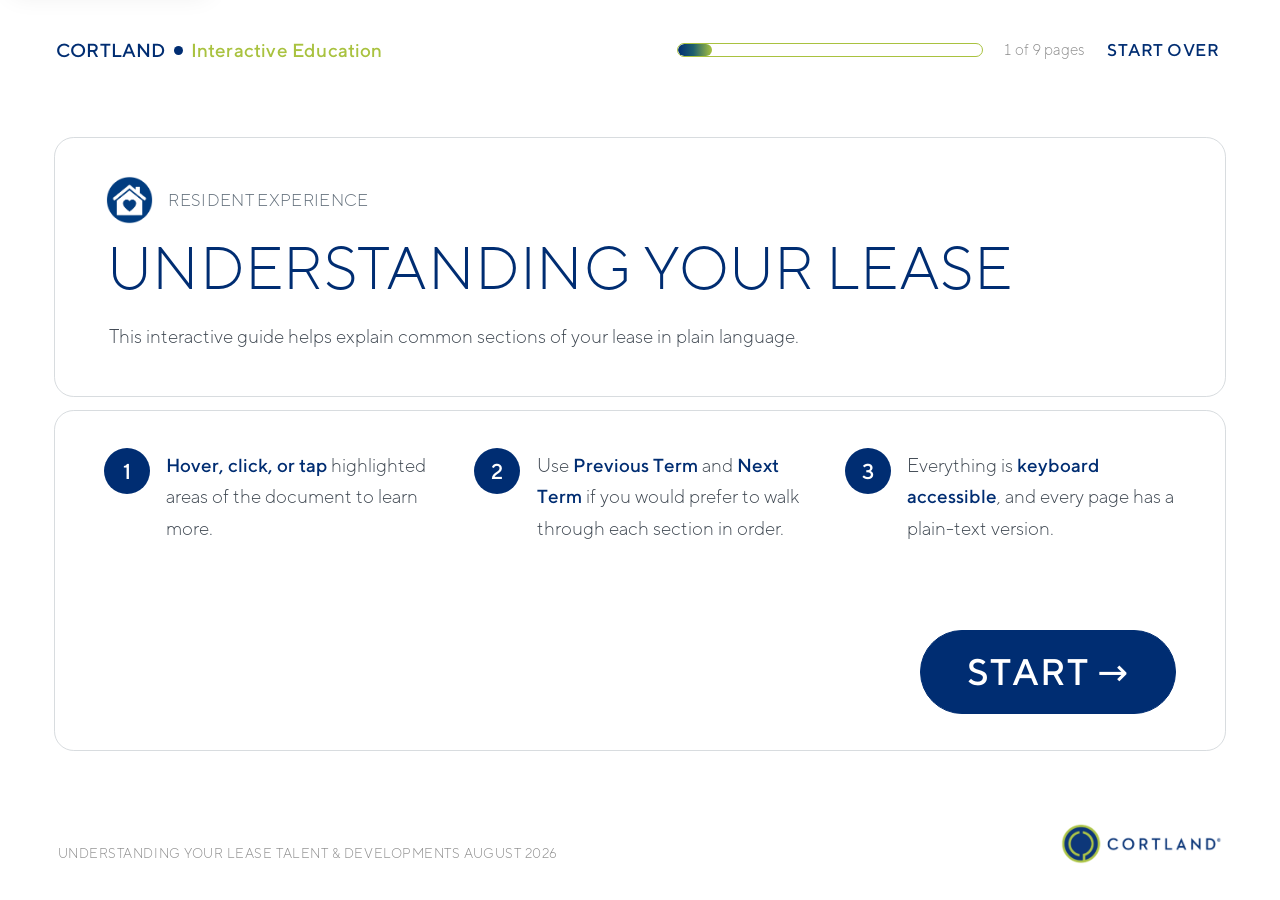
==== index.html @ d2cd4565 "Add files via upload" ====
<!DOCTYPE html>
<html lang="en">
<head>
<meta charset="utf-8">
<meta name="viewport" content="width=device-width, initial-scale=1">
<title>Understanding Your Lease — Interactive Guide</title>
<meta name="description" content="An interactive, plain-language walkthrough of a residential apartment lease. All identifying information shown is fictional.">
<meta name="robots" content="noindex, nofollow">
<link rel="icon" href="data:,">
<link rel="stylesheet" href="css/styles.css">
<link rel="preload" as="image" href="assets/lease-page-01-sanitized.webp">
</head>
<body>

<a class="skip-link" href="#main">Skip to main content</a>

<div class="app">

  <header class="masthead">
    <div class="wordmark">CORTLAND <b aria-hidden="true"></b> <span>Interactive Education</span></div>
    <div class="spacer"></div>
    <div class="progress-chip" id="progressChip" hidden>
      <span class="progress-track"><span class="progress-fill" id="progressFill"></span></span>
      <span id="progressText">1 of 9 pages</span>
    </div>
    <button class="btn btn--ghost btn--sm" id="introBtn" type="button">Start over</button>
  </header>

  <main id="main">

    <!-- ═══════════════════════════════════ INTRO ═══════════════════════════ -->
    <section class="screen intro" id="intro" aria-labelledby="intro-h">
      <div class="intro__head sheet">
        <p class="intro__eyebrow">
          <span class="intro__badge" aria-hidden="true">
            <img src="assets/resident-experience-icon.png" alt="">
          </span>
          Resident Experience
        </p>
        <h1 id="intro-h" tabindex="-1">Understanding Your Lease</h1>
        <p class="intro__lede">
          This interactive guide helps explain common sections of your lease in plain language.
        </p>
      </div>

      <div class="intro__steps sheet">
        <div class="intro__how">
          <div class="how">
            <span class="how__n" aria-hidden="true">1</span>
            <p><strong>Hover, click, or tap</strong> highlighted areas of the document to learn more.</p>
          </div>
          <div class="how">
            <span class="how__n" aria-hidden="true">2</span>
            <p>Use <strong>Previous Term</strong> and <strong>Next Term</strong> if you would prefer
               to walk through each section in order.</p>
          </div>
          <div class="how">
            <span class="how__n" aria-hidden="true">3</span>
            <p>Everything is <strong>keyboard accessible</strong>, and every page has a
               plain-text version.</p>
          </div>
        </div>

        <div class="intro__cta">
          <button class="btn btn--primary" id="startBtn" type="button">START →</button>
        </div>
      </div>
    </section>

    <!-- ═══════════════════════════════ LEASE SCREEN ════════════════════════ -->
    <section class="screen" id="leaseScreen" aria-labelledby="pageHeading" hidden>

      <div class="pagehead sheet">
        <div class="pagehead__titles">
          <p class="pagehead__cat" id="pageCat"></p>
          <h2 id="pageHeading" tabindex="-1"></h2>
          <p class="pagehead__meta" id="pageMeta"></p>
        </div>
        <div class="spacer"></div>
        <div class="pagehead__tools">
          <button class="btn btn--sm" id="textBtn" type="button">
            <span class="ico" aria-hidden="true">☰</span> Read this page as text
          </button>
          <div class="sections">
            <button class="btn btn--sm" id="sectionsBtn" type="button"
                    aria-expanded="false" aria-haspopup="true" aria-controls="sectionsList">
              Lease Sections ▾
            </button>
            <ul class="sections__list" id="sectionsList" aria-label="Lease sections" hidden></ul>
          </div>
        </div>
      </div>

      <div class="leasebody sheet">
      <div class="work">

        <!-- ─────────────── document viewer ─────────────── -->
        <div class="docpane">
          <div class="viewer" id="viewer">
            <div class="doc" id="doc">
              <img class="doc__img" id="docImg" alt="" draggable="false" decoding="async">
              <div class="hs-layer" id="hsLayer" role="group"></div>
            </div>
          </div>

          <div class="doctools">
            <div class="guided" role="group" aria-label="Guided walkthrough">
              <button class="btn btn--sm" id="prevTerm" type="button">← Previous Term</button>
              <span class="guided__count" id="termCount" aria-live="off"></span>
              <button class="btn btn--sm" id="nextTerm" type="button">Next Term →</button>
            </div>
            <button class="btn btn--sm" id="fullPageBtn" type="button">View Full Page</button>
            <div class="spacer"></div>
            <span class="zoomstate" id="zoomState" aria-hidden="true">Full page</span>
          </div>

        </div>

        <!-- ─────────────── explanation panel ─────────────── -->
        <aside class="panel" id="panel" aria-labelledby="panel-heading">
          <h2 class="sr-only" id="panel-heading">Explanation</h2>
          <p class="sr-only" id="panelTitle" aria-hidden="true"></p>
          <div id="panelBody" aria-live="polite"></div>
          <p class="sr-only" id="panel-live">
            Selecting a provision updates the explanation panel beside the document.
          </p>
        </aside>

          <nav class="pagenav" aria-label="Lease page navigation">
            <span class="pagenav__count" id="pageCount"></span>
            <div class="pagenav__pill pagenav__pill--terms">
              <button class="btn" id="prevTermPill" type="button">← Last Term</button>
              <button class="btn" id="nextTermPill" type="button">Next Term →</button>
            </div>
            <div class="pagenav__pill">
              <button class="btn" id="prevPage" type="button">← Previous Page</button>
              <img class="pagenav__mark" src="assets/resident-experience-icon-green.png" alt="">
              <button class="btn" id="nextPage" type="button">Next Page →</button>
            </div>
          </nav>


      </div>
      </div>
    </section>

    <!-- ══════════════════════════════════ SUMMARY ══════════════════════════ -->
    <section class="screen summary sheet" id="summary" aria-labelledby="summary-h" hidden>
      <div class="summary__head">
        <p class="intro__eyebrow">Wrap-up</p>
        <h1 id="summary-h" tabindex="-1">What to carry forward</h1>
        <p class="summary__lede">
          Everything below is drawn from the pages you just walked through. Nothing new has been
          added. If there is a difference between this summary and the lease, the lease controls.
        </p>
      </div>
      <div class="summary__grid" id="summaryGrid"></div>
      <div class="summary__cta">
        <button class="btn btn--primary" id="ktBtn" type="button">Key Terms to Know →</button>
        <button class="btn" id="reviewBtn" type="button">Review Lease Again</button>
      </div>
    </section>

    <!-- ═══════════════════════════════ KEY TERMS ═══════════════════════════ -->
    <section class="screen keyterms sheet" id="keyTerms" aria-labelledby="keyterms-h" hidden>
      <div class="summary__head">
        <p class="intro__eyebrow">Reference</p>
        <h1 id="keyterms-h" tabindex="-1">Key Terms to Know</h1>
        <p class="summary__lede">
          General lease vocabulary drawn from the source material, gathered in one place.
        </p>
      </div>
      <div class="keyterms__body"><div class="precard" id="keyTermsBody"></div></div>
      <div class="summary__cta">
        <button class="btn" id="ktBackBtn" type="button">← Back to summary</button>
        <button class="btn btn--primary" id="reviewBtn2" type="button">Finish →</button>
      </div>
    </section>

    <!-- ══════════════════════════════════ THANK YOU ════════════════════════ -->
    <section class="screen thanks" id="thanks" aria-labelledby="thanks-h" hidden>
      <div class="thanks__titlecard">
        <p class="thanks__eyebrow">Thank you for completing Understanding Your Lease!</p>
      </div>
      <div class="thanks__card">
        <img class="thanks__art" src="assets/thanks-associate.png" alt="">
        <div class="thanks__copy">
          <h1 id="thanks-h" tabindex="-1">THANK YOU</h1>
          <p>For your participation and engagement throughout</p>
          <p>this learning experience.</p>
          <p>We hope the content provided useful knowledge,</p>
          <p>practical tools, and new perspectives that will</p>
          <p>support your success.</p>
          <p>Your commitment to continuous learning is</p>
          <p>appreciated and makes a meaningful impact.</p>
        </div>
        <div class="thanks__nav">
          <div class="pagenav__pill">
            <button class="btn" id="thanksBack" type="button">← Previous</button>
            <img class="pagenav__mark" src="assets/resident-experience-icon-green.png" alt="">
            <button class="btn" id="thanksHome" type="button">Home →</button>
          </div>
        </div>
      </div>
    </section>

  </main>

  <footer class="pagefoot">
    <p class="pagefoot__caption">Understanding Your Lease Talent &amp; Developments August 2026</p>
    <img class="pagefoot__mark" src="assets/cortland-logo.png" alt="Cortland">
  </footer>
</div>

<!-- text alternative -->
<dialog class="textdlg" id="textDlg" aria-labelledby="textDlgTitle">
  <div class="textdlg__head">
    <h2 id="textDlgTitle"></h2>
    <div class="spacer"></div>
    <form method="dialog"><button class="btn btn--sm" type="submit">Close</button></form>
  </div>
  <div class="textdlg__body"><pre id="textDlgBody"></pre></div>
</dialog>

<div class="sr-only" id="announcer" role="status" aria-live="polite"></div>

<script type="module" src="js/app.js"></script>
</body>
</html>
---- css/styles.css ----
/* ===========================================================================
   Interactive Residential Lease Explainer
   The lease page is the dominant visual. Everything here stays quiet.
   =========================================================================== */

@font-face{font-family:"TT Norms";src:url("../assets/fonts/TTNorms-Light.otf") format("opentype");font-weight:300;font-style:normal;font-display:swap}
@font-face{font-family:"TT Norms";src:url("../assets/fonts/TTNorms-Medium.otf") format("opentype");font-weight:500;font-style:normal;font-display:swap}

:root {
  --ink:            #191c1f;
  --ink-2:          #3d4650;
  --ink-3:          #64707c;
  --line:           #dfe3e7;
  --line-2:         #eceef1;
  --paper:          #ffffff;
  --shell:          #f4f5f7;
  --panel:          #ffffff;

  --accent:         #17566d;   /* deep teal — selection / active */
  --accent-ink:     #0e3c4d;
  --accent-soft:    #eef4f7;
  --tint:           rgba(23, 86, 109, 0.11);   /* <= 12% alpha, multiply */
  --tint-hover:     rgba(23, 86, 109, 0.075);

  --focus:          #9a3412;   /* distinct from selection, 5.9:1 on white */
  --flag:           #8a5300;
  --flag-soft:      #fdf6e8;

  --radius:         10.8px;
  --radius-sm:      7.2px;
  --shadow-1:       0 1px 2px rgba(16,24,32,.05), 0 2px 7.2px rgba(16,24,32,.045);
  --shadow-2:       0 2px 3.6px rgba(16,24,32,.06), 0 9px 25.2px rgba(16,24,32,.075);

  --ease:           cubic-bezier(0.4, 0, 0.2, 1);
  --dur:            280ms;

  --ui: ui-sans-serif, system-ui, -apple-system, "Segoe UI", Inter, Roboto,
        "Helvetica Neue", Arial, sans-serif;
  --doc: ui-serif, Georgia, "Times New Roman", serif;
}

* { box-sizing: border-box; }

html { -webkit-text-size-adjust: 100%; }

body {
  margin: 0;
  font-family: var(--ui);
  font-size: 14.4px;
  line-height: 1.55;
  color: var(--ink);
  background: linear-gradient(180deg, #0a2a5e 0%, #164a72 26%, #3d7a63 56%, #8bb246 80%, #a9c23f 100%);
  background-attachment: fixed;
  -webkit-font-smoothing: antialiased;
}

h1, h2, h3, h4 { margin: 0; font-weight: 620; letter-spacing: -0.011em; line-height: 1.25; }
p { margin: 0; }
button { font: inherit; color: inherit; }

.sr-only {
  position: absolute; width: 1px; height: 1px; padding: 0; margin: -1px;
  overflow: hidden; clip: rect(0 0 0 0); white-space: nowrap; border: 0;
}

.skip-link {
  position: absolute; left: 10.8px; top: -54px; z-index: 100;
  background: var(--paper); color: var(--ink);
  padding: 9px 14.4px; border-radius: var(--radius-sm);
  box-shadow: var(--shadow-2); text-decoration: none; font-weight: 600;
  transition: top 160ms var(--ease);
}
.skip-link:focus { top: 10.8px; }

/* --- focus ------------------------------------------------------------- */
:focus-visible {
  outline: 3px solid var(--focus);
  outline-offset: 2px;
  border-radius: 3.6px;
}

/* ===========================================================================
   Shell
   =========================================================================== */
.app {
  max-width: 1512px; margin: 0 auto; min-height: 100vh;
  background: #fff; padding: 0 54px 30.6px;
  display: flex; flex-direction: column;
}
.app > main { flex: 1 1 auto; }

.masthead {
  display: flex; align-items: center; gap: 18px; flex-wrap: wrap;
  padding: 30.6px 2px 27px;
  font-family: "TT Norms", Poppins, system-ui, sans-serif;
}
.masthead .wordmark {
  display: flex; align-items: center; gap: 8.1px;
  font-size: 18.9px; font-weight: 500; letter-spacing: .01em; color: #002D72;
}
.masthead .wordmark b {
  width: 9px; height: 9px; border-radius: 50%; background: #002D72;
}
.masthead .wordmark span { color: #A9C23F; font-weight: 400; }
#introBtn {
  font-family: "TT Norms", Poppins, system-ui, sans-serif;
  font-size: 17.1px; font-weight: 500; letter-spacing: .03em;
  text-transform: uppercase; color: #002D72; padding: 5.4px 3.6px;
}
#introBtn:hover:not(:disabled) { background: transparent; color: #001f52; }
.masthead .spacer { flex: 1 1 auto; }

.progress-chip {
  display: inline-flex; align-items: center; gap: 19.8px;
  font-family: "TT Norms", Poppins, system-ui, sans-serif;
  font-size: 15.3px; font-weight: 300; color: #8a8a8a; font-variant-numeric: tabular-nums;
}
.progress-track {
  width: 306px; height: 13.5px; border-radius: 999px; background: #fff;
  border: 1.5px solid #A9C23F; overflow: hidden;
}
.progress-fill {
  display: block; height: 100%; border-radius: 999px;
  background: linear-gradient(90deg, #002D72 0%, #1d5f6e 45%, #A9C23F 100%);
  transition: width var(--dur) var(--ease);
}

/* ===========================================================================
   Buttons
   =========================================================================== */
.btn {
  display: inline-flex; align-items: center; justify-content: center; gap: 6.3px;
  min-height: 36px; padding: 7.2px 13.5px;
  background: var(--paper); color: var(--ink);
  border: 1px solid var(--line); border-radius: var(--radius-sm);
  font-size: 12.6px; font-weight: 560; cursor: pointer;
  transition: background 140ms var(--ease), border-color 140ms var(--ease),
              color 140ms var(--ease);
}
.btn:hover:not(:disabled) { background: #fafbfc; border-color: #cfd6dc; }
.btn:disabled { opacity: .42; cursor: not-allowed; }
.btn--primary {
  background: #002D72; border-color: #002D72; color: #fff;
}
.btn--primary:hover:not(:disabled) { background: #001f52; border-color: #001f52; }
.btn--ghost { background: transparent; border-color: transparent; color: var(--ink-2); }
.btn--ghost:hover:not(:disabled) { background: #eceef1; color: var(--ink); }
.btn--sm { min-height: 30.6px; padding: 4.5px 9.9px; font-size: 11.7px; }
.btn .ico { font-size: 13.5px; line-height: 1; }

/* ===========================================================================
   Screens
   =========================================================================== */
.screen[hidden] { display: none !important; }

/* ---------- intro / summary shared card look ---------- */
.sheet {
  background: var(--panel); border: 1px solid var(--line);
  border-radius: var(--radius); box-shadow: var(--shadow-1);
}

.intro { margin: 40px 0 0; }
.intro__head, .intro__steps {
  border: 1px solid #d8dcdf; border-radius: 19.8px; box-shadow: none;
  font-family: "TT Norms", Poppins, system-ui, sans-serif;
}
.intro__head { padding: 36px 48.6px 41.4px; }
.intro__steps { margin-top: 12.6px; padding: 39.6px 48.6px 36px; }
.intro__eyebrow {
  display: flex; align-items: center; gap: 12.6px;
  font-size: 17.1px; font-weight: 300; letter-spacing: .02em; text-transform: uppercase;
  color: var(--ink-3); margin-bottom: 9px;
}
.intro__badge {
  flex: 0 0 auto; width: 52px; height: 52px; border-radius: 50%;
  background: transparent; display: grid; place-items: center;
}
.intro__badge img { width: 47.6px; height: 47.6px; object-fit: contain; }
.intro h1 {
  font-size: clamp(36px, 4.7vw, 66.6px); letter-spacing: .005em;
  color: #002D72; font-weight: 300; text-transform: uppercase; line-height: 1.05;
  margin-left: 3.6px;
}
.intro__lede {
  margin: 19.8px 0 0 5.4px; font-size: 18.9px; line-height: 1.95; color: #3d4650;
  font-weight: 300; max-width: 100ch;
}
.intro__how {
  display: grid; gap: 39.6px; grid-template-columns: repeat(auto-fit, minmax(252px, 1fr));
}
.how { display: flex; gap: 16.2px; align-items: flex-start; }
.how__n {
  flex: 0 0 auto; width: 46px; height: 46px; border-radius: 50%;
  background: #002D72; color: #fff;
  font-size: 21.6px; font-weight: 500; display: grid; place-items: center;
  margin-top: -2px;
}
.how p { font-size: 18.9px; color: #3d4650; line-height: 1.65; font-weight: 300; }
.how strong { color: #002D72; font-weight: 500; }

.notices { padding: 0 39.6px 30.6px; display: grid; gap: 10.8px; }
.notice {
  display: flex; gap: 11.7px; align-items: flex-start;
  padding: 13.5px 15.3px; border-radius: var(--radius-sm);
  font-size: 12.6px; line-height: 1.55;
  border: 1px solid var(--line); background: #fbfcfd; color: var(--ink-2);
}
.notice__label {
  flex: 0 0 auto; font-size: 9.9px; font-weight: 700; letter-spacing: .07em;
  text-transform: uppercase; color: var(--ink-3); padding-top: 2px; width: 66.6px;
}
.notice--privacy { background: var(--accent-soft); border-color: #d3e2e9; }
.notice--privacy .notice__label { color: var(--accent-ink); }
.notice strong { color: var(--ink); font-weight: 620; }

.precards {
  padding: 0 39.6px 27px; display: grid; gap: 18px;
  grid-template-columns: repeat(auto-fit, minmax(288px, 1fr));
}
.precard { border: 1px solid var(--line); border-radius: var(--radius); padding: 19.8px 19.8px 18px; }
.precard h2 { font-size: 14.4px; }
.precard__note { margin-top: 7.2px; font-size: 11.7px; color: var(--ink-3); line-height: 1.5; }
.precard ol, .precard ul { margin: 14.4px 0 0; padding: 0; list-style: none; display: grid; gap: 9.9px; }
.precard li { font-size: 12.6px; line-height: 1.5; color: var(--ink-2); }
.precard li b { color: var(--ink); font-weight: 620; display: block; }
.precard--num { counter-reset: c; }
.precard--num li { counter-increment: c; display: grid; grid-template-columns: 23.4px 1fr; gap: 3.6px; }
.precard--num li b::before {
  content: counter(c) ". "; color: var(--ink-3); font-weight: 600;
}
.precard--num li b { grid-column: 1 / -1; }
.precard--num li span { grid-column: 1 / -1; }

.intro__cta { margin-top: 86.4px; display: flex; gap: 10.8px; flex-wrap: wrap; align-items: center; justify-content: flex-end; }
.btn--pill {
  border-radius: 999px; min-height: 59.4px; padding: 10.8px 36px;
  font-family: "TT Norms", Poppins, system-ui, sans-serif;
  font-size: 28.8px; font-weight: 400; letter-spacing: .03em; gap: 14.4px;
}
#startBtn.btn--primary {
  background: #002D72; border-color: #002D72;
  border-radius: 999px; min-height: 76px; padding: 12px 46px;
  font-family: "TT Norms", Poppins, system-ui, sans-serif;
  font-size: 37px; font-weight: 400; letter-spacing: .03em; gap: 16px;
}
#startBtn.btn--primary:hover:not(:disabled) { background: #001f52; border-color: #001f52; }

.pagefoot {
  display: flex; align-items: flex-end; gap: 18px;
  padding: 30.6px 3.6px 5.4px;
}
.pagefoot__caption {
  flex: 1 1 auto;
  font-family: "TT Norms", Poppins, system-ui, sans-serif;
  font-size: 13.5px; letter-spacing: .04em; text-transform: uppercase;
  color: #8a8a8a; font-weight: 300;
}
.pagefoot__mark { height: 41.4px; width: auto; opacity: .95; }

/* ===========================================================================
   Lease screen — page orientation strip
   =========================================================================== */
.pagehead {
  display: flex; align-items: flex-end; gap: 16.2px; flex-wrap: wrap;
  border: 1px solid #d8dcdf; border-radius: 20px; box-shadow: none;
  padding: 20px 34px 22px;
  font-family: "TT Norms", Poppins, system-ui, sans-serif;
}
.pagehead__titles { min-width: 0; }
.pagehead__cat {
  font-size: 17px; font-weight: 300; letter-spacing: .02em; text-transform: uppercase;
  color: #8a8a8a; margin-bottom: 2px;
}
.pagehead h2 {
  font-size: clamp(23px, 2.5vw, 36px); letter-spacing: .005em; color: #002D72;
  font-weight: 300; text-transform: uppercase; line-height: 1.08;
}
.pagehead__meta { font-size: 13px; color: #8a8a8a; margin-top: 5px; font-weight: 300; font-variant-numeric: tabular-nums; }
.pagehead .spacer { flex: 1 1 auto; }
.pagehead__tools { display: flex; gap: 8.1px; align-items: center; flex-wrap: wrap; }

.leasebody {
  margin-top: 12px; padding: 22px 24px 20px;
  border: 1px solid #d8dcdf; border-radius: 20px; box-shadow: none;
}

/* sections menu */
.sections { position: relative; }
#sectionsBtn, #textBtn { color: #002D72; }
.sections__list {
  position: absolute; right: 0; top: calc(100% + 5.4px); z-index: 40;
  width: 297px; max-height: 60vh; overflow: auto;
  background: var(--paper); border: 1px solid var(--line);
  border-radius: var(--radius); box-shadow: var(--shadow-2);
  padding: 6.3px; margin: 0; list-style: none;
}
.sections__list[hidden] { display: none; }
.sections__item { display: block; }
.sections__btn {
  width: 100%; text-align: left; display: grid; grid-template-columns: 27px 1fr;
  gap: 3.6px 9px; align-items: baseline;
  background: none; border: 0; border-radius: var(--radius-sm);
  padding: 8.1px 9.9px; cursor: pointer;
}
.sections__btn:hover { background: rgba(0, 146, 189, 0.10); }
.sections__btn[aria-current="true"] { background: rgba(0, 146, 189, 0.16); }
.sections__n { font-size: 10.8px; font-weight: 700; color: #002D72; font-variant-numeric: tabular-nums; }
.sections__btn[aria-current="true"] .sections__n { color: #002D72; }
.sections__cat { font-size: 9.45px; font-weight: 700; letter-spacing: .09em; text-transform: uppercase; color: var(--ink-3); grid-column: 2; }
.sections__title { font-size: 12.6px; font-weight: 560; grid-column: 2; line-height: 1.35; color: #002D72; }
.sections__count { grid-column: 2; font-size: 10.8px; color: var(--ink-3); }

/* ===========================================================================
   Two-pane workspace  (65% document / 35% explanation)
   =========================================================================== */
.work {
  display: grid;
  grid-template-columns: minmax(0, 1fr) minmax(260px, 30%);
  gap: 20px;
  align-items: stretch;
  position: relative;
}

/* ---------- document viewer ---------- */
.docpane { display: grid; gap: 10.8px; min-width: 0; grid-column: 1; align-content: start; }

.viewer {
  position: relative;
  background: #e7e8ea;
  border: 0;
  border-radius: 16px;
  box-shadow: none;
  overflow: hidden;
  /* a document workspace: the sheet is centred on it and always fits whole */
  height: min(calc(100vh - 192.6px), 1062px);
  min-height: 396px;
  display: grid;
  place-items: center;
  touch-action: pan-y;
}

/* the fitted page box: the whole page always fits, aspect locked to the source */
.doc {
  /* exact fitted size is set by app.js fitDoc(); these are the pre-script values */
  position: relative;
  aspect-ratio: 1700 / 2800;
  height: 100%;
  width: auto;
  max-width: 100%;
  max-height: 100%;
  transform-origin: 0 0;
  transition: transform var(--dur) var(--ease);
  will-change: transform;
  background: #fff;
  box-shadow: 0 0 0 1px rgba(16,24,32,.07), 0 1px 10.8px rgba(16,24,32,.10);
}
.doc__img {
  position: absolute; inset: 0;
  display: block; width: 100%; height: 100%;
  object-fit: fill;
  user-select: none; -webkit-user-drag: none;
}

/* ---------- hotspots ---------- */
.hs-layer { position: absolute; inset: 0; }

.hs {
  position: absolute;
  margin: 0; padding: 0;
  background: transparent;
  border: 0;
  border-bottom: 1px solid rgba(23, 86, 109, 0.30);   /* at rest: hairline */
  border-radius: 2px;
  cursor: pointer;
  -webkit-tap-highlight-color: transparent;
  transition: background-color 160ms var(--ease), border-color 160ms var(--ease),
              opacity 160ms var(--ease), box-shadow 160ms var(--ease);
}
.hs__tint {
  position: absolute; inset: 0; border-radius: 2px;
  background: transparent;
  mix-blend-mode: multiply;
  pointer-events: none;
  transition: background-color 160ms var(--ease);
}
/* left edge marker — a shape cue, not a colour cue */
.hs__edge {
  position: absolute; left: -1px; top: 0; bottom: 0; width: 0;
  background: #0092BD; border-radius: 2px;
  pointer-events: none;
  transition: width 160ms var(--ease);
}

.hs:hover, .hs.is-preview { border-bottom-color: #0092BD; }
.hs:hover .hs__tint, .hs.is-preview .hs__tint { background: rgba(0, 146, 189, 0.085); }

.hs.is-active {
  border-bottom-color: #0092BD;
  box-shadow: 0 0 0 2px #0092BD;
}
.hs.is-active .hs__tint { background: rgba(0, 146, 189, 0.13); }
.hs.is-active .hs__edge { width: 3.6px; }

.hs:focus-visible { box-shadow: 0 0 0 2px #0092BD; }

/* de-emphasise unrelated hotspot indicators — never a scrim over the page */
.hs-layer.is-narrowed .hs:not(.is-active):not(.is-preview):not(:hover) { opacity: .4; }

/* extra hit height on touch devices, without changing the drawn rect */
@media (pointer: coarse) {
  .hs::after {
    content: ""; position: absolute; left: 0; right: 0;
    top: 50%; transform: translateY(-50%);
    height: 100%; min-height: 39.6px;
  }
}

/* ---------- document toolbar ---------- */
.doctools {
  display: none;
}
.doctools .spacer { flex: 1 1 auto; }
.zoomstate {
  font-size: 11.25px; color: var(--ink-3); font-variant-numeric: tabular-nums;
  padding: 0 2px;
}

.guided {
  display: flex; align-items: center; gap: 3.6px;
  background: var(--paper); border: 1px solid var(--line);
  border-radius: var(--radius-sm); padding: 3px;
}
.guided__count {
  font-size: 11.7px; font-weight: 560; color: var(--ink-2);
  padding: 0 9px; font-variant-numeric: tabular-nums; white-space: nowrap;
}
.guided .btn { border: 0; background: none; min-height: 28.8px; padding: 3.6px 9px; }
.guided .btn:hover:not(:disabled) { background: #eceef1; }

/* ---------- page navigation ---------- */
.pagenav {
  grid-column: 1 / -1; position: relative;
  display: flex; flex-direction: column; align-items: flex-end; gap: 8px;
  padding-top: 62px;
}
.pagenav__pill--terms {
  position: absolute; left: calc(35% - 10px); transform: translateX(-50%);
  top: 8px;
}
.pagenav .spacer { display: none; }
.pagenav__count {
  position: absolute; left: 0; bottom: 16px; width: calc(70% - 20px); text-align: center;
  font-family: "TT Norms", Poppins, system-ui, sans-serif;
  font-size: 15px; color: #8a8a8a; font-weight: 300; font-variant-numeric: tabular-nums;
}
.pagenav__pill {
  display: flex; align-items: center; gap: 6px;
  background: #002D72; border-radius: 999px; padding: 5px 10px;
}
.pagenav__pill .btn {
  background: transparent; border: 0; color: #fff;
  font-family: "TT Norms", Poppins, system-ui, sans-serif;
  font-size: 19px; font-weight: 300; letter-spacing: .01em;
  min-height: 40px; padding: 4px 16px; border-radius: 999px;
}
.pagenav__pill .btn:hover:not(:disabled) { background: rgba(255,255,255,.14); color: #fff; }
.pagenav__pill .btn:disabled { opacity: .4; }
.pagenav__mark { width: 40px; height: 40px; flex: 0 0 auto; }

/* ===========================================================================
   Explanation panel  — always OUTSIDE the document
   =========================================================================== */
.panel {
  background: var(--panel); border: 1px solid #d8dcdf;
  border-radius: 16px; box-shadow: none;
  padding: 20px 22px 22px;
  position: static; grid-column: 2; align-self: stretch;
  width: auto; min-width: 0;
  max-height: min(calc(100vh - 192.6px), 1062px);
  overflow: auto;
  overscroll-behavior: contain;
  font-size: 12.15px;
  opacity: 1; transform: translateY(0);
  transition: opacity var(--dur) var(--ease), transform var(--dur) var(--ease);
}
.panel--idle { opacity: 0; transform: translateY(5.4px); pointer-events: none; }
.panel__kicker {
  font-size: 9.9px; font-weight: 700; letter-spacing: .1em; text-transform: uppercase;
  color: var(--ink-3);
}

/* resting state */
.panel__empty h3 { font-size: 15.3px; margin-top: 7.2px; letter-spacing: -0.014em; }
.panel__empty p { margin-top: 7.2px; font-size: 11.7px; color: var(--ink-2); line-height: 1.55; }
.panel__hintlist { margin: 12.6px 0 0; padding: 0; list-style: none; display: grid; gap: 7.2px; }
.panel__hintlist li {
  display: flex; gap: 8.1px; align-items: flex-start;
  font-size: 11.25px; color: var(--ink-2); line-height: 1.45;
}
.panel__hintlist .dot {
  flex: 0 0 auto; width: 6px; height: 6px; border-radius: 50%;
  background: #002D72; margin-top: 6.3px;
}

/* selected state */
.term__ref {
  display: inline-block; font-size: 10.35px; font-weight: 700; letter-spacing: .04em;
  color: #fff; background: #0092BD;
  padding: 3px 8.1px; border-radius: 999px; margin-bottom: 9px;
}
.term h3 { font-size: 15.3px; letter-spacing: -0.016em; line-height: 1.25; color: #002D72; }

.block { margin-top: 12.6px; }
.block__label {
  font-size: 9.9px; font-weight: 700; letter-spacing: .1em; text-transform: uppercase;
  color: #002D72; margin-bottom: 6.3px;
}
.block p { font-size: 13.05px; line-height: 1.62; color: var(--ink-2); }
.block p + p { margin-top: 8.1px; }

/* lease language — deliberately looks like the document, never like our copy */
.leaselang { margin-top: 16.2px; }
.leaselang__label {
  display: flex; align-items: center; gap: 6.3px;
  font-size: 9.9px; font-weight: 700; letter-spacing: .1em; text-transform: uppercase;
  color: #002D72; margin-bottom: 7.2px;
}
.leaselang__label .tag {
  font-size: 8.55px; font-weight: 700; letter-spacing: .06em;
  background: #002D72; color: #fff; padding: 2px 5.4px; border-radius: 3px;
  text-transform: uppercase;
}
.leaselang__body {
  margin: 0;
  font-family: var(--doc); font-size: 13.05px; line-height: 1.6; color: #2a2f34;
  background: rgba(0, 146, 189, 0.08); border: 1px solid #0092BD; border-left: 3px solid #0092BD;
  border-radius: 0 var(--radius-sm) var(--radius-sm) 0;
  padding: 11.7px 13.5px;
}
.leaselang__body.is-clamped {
  display: -webkit-box; -webkit-line-clamp: 5; -webkit-box-orient: vertical; overflow: hidden;
}
.leaselang__body b { font-weight: 700; }
.leaselang__toggle {
  margin-top: 6.3px; background: none; border: 0; padding: 3px 2px;
  font-size: 11.25px; font-weight: 620; color: #002D72;
  cursor: pointer; text-decoration: underline; text-underline-offset: 2px;
}

/* key term */
.keyterm {
  margin-top: 16.2px; padding: 13.5px 14.4px;
  background: #f7f9fa; border: 1px solid #0092BD; border-radius: var(--radius-sm);
}
.keyterm + .keyterm { margin-top: 9px; }
.keyterm__label {
  font-size: 9.9px; font-weight: 700; letter-spacing: .1em; text-transform: uppercase;
  color: #002D72; margin-bottom: 5.4px;
}
.keyterm dt { font-size: 13.05px; font-weight: 660; color: #002D72; }
.keyterm dd { margin: 3.6px 0 0; font-size: 12.6px; line-height: 1.58; color: #002D72; }

/* callouts */
.callout {
  margin-top: 16.2px; padding: 12.6px 14.4px;
  border-radius: var(--radius-sm); border: 1px solid #8FAD15; background: rgba(143, 173, 21, 0.10);
}
.callout__label {
  display: flex; align-items: center; gap: 6.3px;
  font-size: 9.9px; font-weight: 700; letter-spacing: .1em; text-transform: uppercase;
  color: #5c7009; margin-bottom: 5.4px;
}
.callout p { font-size: 12.6px; line-height: 1.58; color: #3b4a06; }

.reviewnote {
  margin-top: 16.2px; padding: 12.6px 14.4px;
  border-radius: var(--radius-sm); border: 1px dashed #c8ced4; background: #f8f9fa;
}
.reviewnote__label {
  display: flex; align-items: center; gap: 6.3px;
  font-size: 9.9px; font-weight: 700; letter-spacing: .1em; text-transform: uppercase;
  color: var(--ink-3); margin-bottom: 5.4px;
}
.reviewnote p { font-size: 12.15px; line-height: 1.55; color: var(--ink-2); }
.badge-pending {
  font-size: 8.55px; font-weight: 700; letter-spacing: .06em; text-transform: uppercase;
  border: 1px solid #c8ced4; color: var(--ink-3); padding: 2px 5.4px; border-radius: 3px;
}

/* cross links */
.xrefs { margin-top: 18px; padding-top: 14.4px; border-top: 1px solid var(--line-2); }
.xrefs__label {
  font-size: 9.9px; font-weight: 700; letter-spacing: .1em; text-transform: uppercase;
  color: var(--ink-3); margin-bottom: 8.1px;
}
.xrefs ul { margin: 0; padding: 0; list-style: none; display: grid; gap: 6.3px; }
.xref {
  background: none; border: 0; padding: 2px 0; cursor: pointer; text-align: left;
  font-size: 12.15px; font-weight: 560; color: #002D72;
  text-decoration: underline; text-underline-offset: 2px;
}
.xref:hover { color: #0092BD; }

/* related SOEs — internal Cortland links, opened in a new tab */
.soes { margin-top: 18px; padding-top: 14.4px; border-top: 1px solid var(--line-2); }
.soes ul { margin: 0; padding: 0; list-style: none; display: grid; gap: 6.3px; }
.soe {
  display: inline-flex; gap: 8px; align-items: baseline; padding: 2px 0;
  font-size: 12.15px; color: #002D72;
  text-decoration: underline; text-underline-offset: 2px;
}
.soe__num { font-weight: 700; white-space: nowrap; }
.soe__title { font-weight: 560; }
.soe::after { content: "↗"; font-size: 11px; text-decoration: none; }
.soe:hover { color: #00768f; }
.callout p + p { margin-top: 7.2px; }

/* --- read aloud -------------------------------------------------------- */
/* The control is the read-aloud button graphic. It is inlined here (the same
   file also ships as assets/read-aloud-button.png) so the single-file build
   works offline with no external request. */
.speak-wrap {
  display: flex; flex-wrap: wrap; justify-content: flex-end; align-items: center;
  gap: 9px; margin: 12.6px 0 9px;      /* cushion before What This Means */
}
.speak {
  display: inline-flex; align-items: center; gap: 9px;
  padding: 0; background: none; border: 0; border-radius: 11px;
  line-height: 0; cursor: pointer;
  transition: opacity 140ms var(--ease), box-shadow 140ms var(--ease);
}
.speak__img {
  display: block; width: 74px; height: 46px; flex: 0 0 auto;
  background: url("[data-uri]") center / contain no-repeat;
}
.speak:hover { opacity: .85; }
.speak.is-speaking { box-shadow: 0 0 0 2px #002D72; }
.speak__txt {
  display: none; line-height: 1.2;
  font-size: 11.7px; font-weight: 620; letter-spacing: .02em; color: #002D72;
}
.speak.is-speaking .speak__txt { display: inline; }
.speak-na, .speak-msg {
  flex: 1 1 100%; text-align: right;
  font-size: 11.7px; line-height: 1.5; color: var(--ink-3);
}
.speak-msg { color: var(--flag); }
@media (pointer: coarse) {
  .speak__img { width: 80px; height: 50px; }
}

/* provenance */
.provenance {
  margin-top: 16.2px; padding-top: 12.6px; border-top: 1px solid var(--line-2);
  font-size: 10.35px; line-height: 1.5; color: var(--ink-3);
}

/* ===========================================================================
   Summary screen
   =========================================================================== */
.summary { max-width: 1260px; margin: 7.2px auto 0; }
.summary__head { padding: 39.6px 39.6px 7.2px; }
.summary h1 { font-size: clamp(23.4px, 3.2vw, 30.6px); letter-spacing: -0.02em; text-transform: uppercase; font-weight: 400; color: #002D72; }
.summary__lede { margin-top: 10.8px; font-size: 14.85px; color: var(--ink-2); max-width: 66ch; }
.summary__grid {
  padding: 23.4px 39.6px 7.2px; display: grid; gap: 18px;
  grid-template-columns: repeat(auto-fit, minmax(420px, 1fr));
}
.sumcard { border: 1px solid var(--line); border-radius: var(--radius); padding: 24px; }
.sumcard h2 { font-size: 16px; color: #002D72; }
.sumcard dl { margin: 15px 0 0; display: grid; gap: 12px; }
.sumcard dt { font-size: 13.5px; font-weight: 660; color: #002D72; }
.sumcard dd { margin: 3px 0 0; font-size: 13.5px; line-height: 1.6; color: var(--ink-2); }
.keyterms h1 { text-transform: uppercase; font-weight: 400; color: #002D72; }
.keyterms { max-width: 1260px; margin: 7.2px auto 0; }
.keyterms__body { padding: 23.4px 39.6px 7.2px; }
.keyterms .precard { padding: 23.4px 23.4px 21.6px; }
.ktgroup + .ktgroup { margin-top: 23.4px; padding-top: 21.6px; border-top: 1px solid var(--line); }
.ktgroup h2 { font-size: 18px; color: #002D72; }
.keyterms .precard__note { font-size: 13px; }
.keyterms .precard li { font-size: 14.5px; line-height: 1.55; }
.keyterms .precard li b { color: #002D72; }

.summary__cta { padding: 19.8px 39.6px 39.6px; display: flex; gap: 10.8px; flex-wrap: wrap; }

/* ===========================================================================
   Text-alternative dialog
   =========================================================================== */
.textdlg {
  width: min(774px, 94vw); max-height: 86vh; padding: 0;
  border: 1px solid var(--line); border-radius: var(--radius);
  box-shadow: var(--shadow-2); background: var(--paper); color: var(--ink);
}
.textdlg::backdrop { background: rgba(16, 24, 32, .42); }
.textdlg__head {
  display: flex; align-items: center; gap: 12.6px;
  padding: 16.2px 19.8px; border-bottom: 1px solid var(--line);
  position: sticky; top: 0; background: var(--paper); z-index: 1;
}
.textdlg__head h2 { font-size: 14.4px; }
.textdlg__head .spacer { flex: 1 1 auto; }
.textdlg__body { padding: 18px 19.8px 23.4px; overflow: auto; max-height: calc(86vh - 63px); }
.textdlg__body pre {
  margin: 0; white-space: pre-wrap; word-break: break-word;
  font-family: ui-monospace, SFMono-Regular, Menlo, Consolas, monospace;
  font-size: 11.25px; line-height: 1.65; color: var(--ink-2);
}

/* ===========================================================================
   Responsive
   =========================================================================== */
/* tablet — approximately 55 / 45 */
@media (max-width: 1120px) {
  .work { gap: 16.2px; grid-template-columns: minmax(0, 1fr) minmax(230px, 34%); }
  .pagehead { padding: 16px 22px 18px; }
  .leasebody { padding: 16px 16px 14px; }
  .viewer { height: min(calc(100vh - 203.4px), 846px); }
  .app { padding: 0 16.2px 50.4px; }
  .intro__head, .notices, .precards, .intro__cta,
  .summary__head, .summary__grid, .summary__cta,
  .keyterms__body { padding-left: 27px; padding-right: 27px; }
}

/* mobile — stack: screenshot, explanation, navigation */
@media (max-width: 900px) {
  .app { padding: 0 18px 23.4px; }
  .intro__head { padding: 25.2px 21.6px 27px; }
  .intro__steps { padding: 25.2px 21.6px 23.4px; }
  .intro__how { gap: 21.6px; }
  .intro__cta { margin-top: 30.6px; }
  .progress-track { width: 135px; }
  .progress-chip { gap: 10.8px; font-size: 12.6px; }
}

@media (max-width: 860px) {
  /* stack: LEASE SCREENSHOT -> EXPLANATION -> NAVIGATION.
     .docpane becomes transparent so its children can be ordered directly. */
  .work { display: flex; flex-direction: column; align-items: stretch; gap: 14.4px; }
  .docpane { display: contents; }
  .viewer   { order: 1; }
  .panel    { order: 2; }
  .doctools { order: 3; }
  .pagenav  { order: 4; }
  .work { grid-template-columns: minmax(0, 1fr); }
  .panel { position: static; max-height: none; padding: 18px; grid-column: 1; }
  .pagenav { flex-wrap: wrap; justify-content: center; }
  .viewer { height: min(74vh, 576px); min-height: 342px; }
  .pagehead { padding-bottom: 10.8px; }
  .pagehead h2 { font-size: 17.1px; }
  .sections__list { width: min(297px, calc(100vw - 36px)); }
  .app { padding: 0 12.6px 43.2px; }
  .intro__head { padding: 28.8px 19.8px 23.4px; }
  .notices, .precards, .intro__cta { padding-left: 19.8px; padding-right: 19.8px; }
  .summary__head, .summary__grid, .summary__cta,
  .keyterms__body { padding-left: 19.8px; padding-right: 19.8px; }
  .notice { flex-direction: column; gap: 5.4px; }
  .notice__label { width: auto; }
  /* never sticky: a floating bar would sit on top of the lease page */
  .pagenav { position: static; padding-top: 2px; }
  .doctools { justify-content: center; }
}

@media (max-width: 420px) {
  .guided__count { padding: 0 4.5px; font-size: 11.25px; }
  .doctools, .pagenav { gap: 6.3px; }
  .btn { padding: 7.2px 10.8px; }
}

/* ===========================================================================
   Reduced motion — movement is instant, highlights stay
   =========================================================================== */
@media (prefers-reduced-motion: reduce) {
  *, *::before, *::after {
    animation-duration: .001ms !important;
    animation-iteration-count: 1 !important;
    transition-duration: .001ms !important;
    scroll-behavior: auto !important;
  }
  .doc { transition: none !important; }
}

/* ===========================================================================
   Print — the lease, not the chrome
   =========================================================================== */
@media print {
  .masthead, .doctools, .pagenav, .pagehead__tools, .panel { display: none !important; }
  .viewer { height: auto; border: 0; box-shadow: none; }
  .doc { transform: none !important; height: auto; }
}

/* ===========================================================================
   Thank you screen
   =========================================================================== */
.thanks { max-width: 1260px; margin: 7.2px auto 0; }
.thanks__titcard, .thanks__titlecard {
  border: 1px solid var(--line); border-radius: var(--radius);
  padding: 16px 24px; background: #fff;
}
.thanks__eyebrow {
  margin: 0; font-size: 15px; letter-spacing: .01em; text-transform: uppercase;
  font-weight: 400; color: #002D72;
}
.thanks__card {
  margin-top: 14px; position: relative;
  border: 1px solid var(--line); border-radius: var(--radius); background: #fff;
  padding: 34px 40px 88px; min-height: 760px;
  display: grid; grid-template-columns: minmax(260px, 34%) 1fr; gap: 32px; align-items: start;
}
.thanks__art { width: 100%; height: calc(760px - 68px - 20px); max-height: none; object-fit: contain; object-position: center; align-self: center; }
.thanks__copy { text-align: center; }
.thanks__copy h1 {
  font-family: "TT Norms", Poppins, system-ui, sans-serif;
  margin: 0 0 30px; font-weight: 300; letter-spacing: .01em; color: #002D72;
  font-size: clamp(51px, 5.75vw, 87px); line-height: 1;
}
.thanks__copy p {
  font-family: "TT Norms", Poppins, system-ui, sans-serif;
  margin: 0 0 30px; font-size: 24px; font-weight: 300; line-height: 1.35;
  color: var(--ink-2); white-space: nowrap;
}
.thanks__copy p:last-child { margin-bottom: 0; }
.thanks__nav { position: absolute; right: 32px; bottom: 26px; }
@media (max-width: 860px) {
  .thanks__card { grid-template-columns: 1fr; padding-bottom: 96px; }
  .thanks__art { height: 420px; }
}
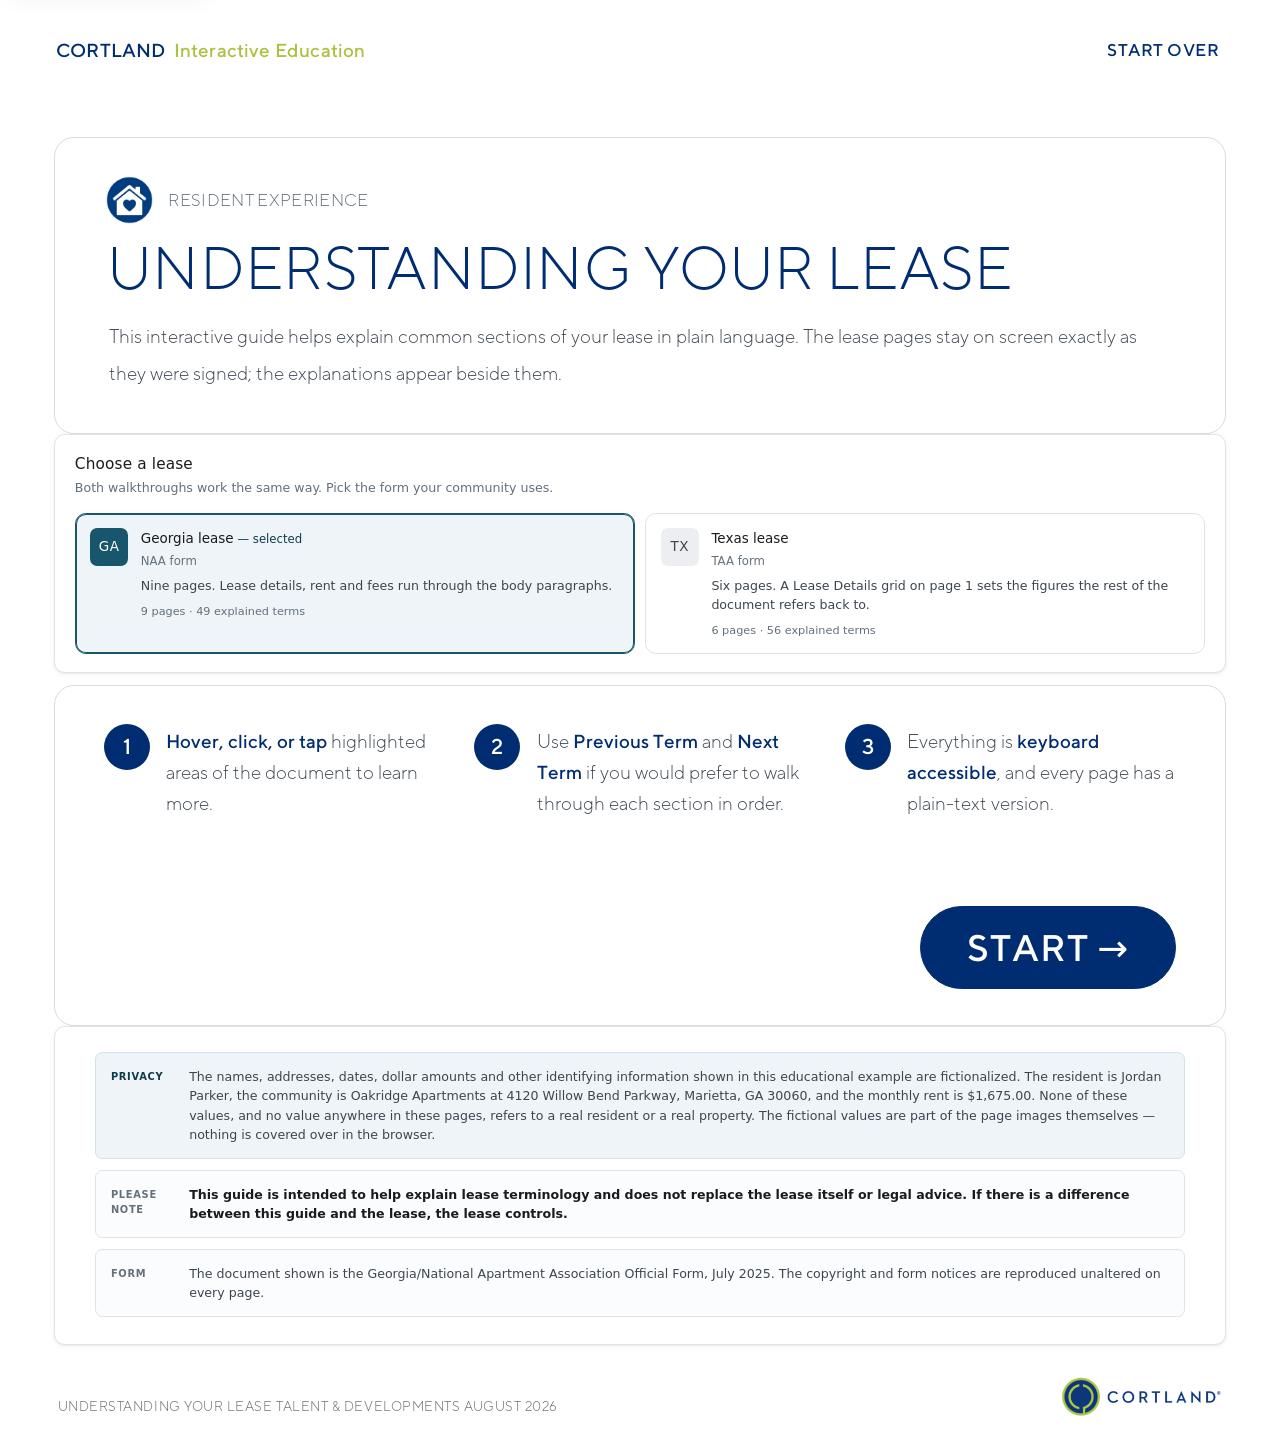
==== commit fd18d79b: "Add files via upload" ====
--- a/index.html
+++ b/index.html
@@ -8,7 +8,7 @@
 <meta name="robots" content="noindex, nofollow">
 <link rel="icon" href="data:,">
 <link rel="stylesheet" href="css/styles.css">
-<link rel="preload" as="image" href="assets/lease-page-01-sanitized.webp">
+<!-- the first page of the active lease is preloaded by app.js, which knows which lease is open -->
 </head>
 <body>
 
@@ -17,7 +17,11 @@
 <div class="app">
 
   <header class="masthead">
-    <div class="wordmark">CORTLAND <b aria-hidden="true"></b> <span>Interactive Education</span></div>
+    <div class="wordmark">CORTLAND <span>Interactive Education</span></div>
+    <div class="leaseswitch" id="leaseSwitch" hidden>
+      <span class="leaseswitch__label" id="leaseSwitchLabel">Lease</span>
+      <div class="leaseswitch__btns" role="radiogroup" aria-labelledby="leaseSwitchLabel" id="leaseSwitchBtns"></div>
+    </div>
     <div class="spacer"></div>
     <div class="progress-chip" id="progressChip" hidden>
       <span class="progress-track"><span class="progress-fill" id="progressFill"></span></span>
@@ -40,7 +44,17 @@
         <h1 id="intro-h" tabindex="-1">Understanding Your Lease</h1>
         <p class="intro__lede">
           This interactive guide helps explain common sections of your lease in plain language.
-        </p>
+          The lease pages stay on screen exactly as they were signed; the explanations appear
+          beside them.
+        </p>
+      </div>
+
+      <div class="picker sheet">
+        <h2 class="picker__h" id="picker-h">Choose a lease</h2>
+        <p class="picker__note">
+          Both walkthroughs work the same way. Pick the form your community uses.
+        </p>
+        <div class="picker__grid" role="radiogroup" aria-labelledby="picker-h" id="pickerGrid"></div>
       </div>
 
       <div class="intro__steps sheet">
@@ -63,6 +77,24 @@
 
         <div class="intro__cta">
           <button class="btn btn--primary" id="startBtn" type="button">START →</button>
+        </div>
+      </div>
+
+      <div class="notices sheet">
+        <div class="notice notice--privacy">
+          <span class="notice__label">Privacy</span>
+          <p id="privacyNotice"></p>
+        </div>
+        <div class="notice">
+          <span class="notice__label">Please note</span>
+          <p><strong>This guide is intended to help explain lease terminology and does not replace
+             the lease itself or legal advice. If there is a difference between this guide and the
+             lease, the lease controls.</strong></p>
+        </div>
+        <div class="notice">
+          <span class="notice__label">Form</span>
+          <p>The document shown is the Georgia/National Apartment Association Official Form,
+             July 2025. The copyright and form notices are reproduced unaltered on every page.</p>
         </div>
       </div>
     </section>
@@ -173,34 +205,7 @@
       <div class="keyterms__body"><div class="precard" id="keyTermsBody"></div></div>
       <div class="summary__cta">
         <button class="btn" id="ktBackBtn" type="button">← Back to summary</button>
-        <button class="btn btn--primary" id="reviewBtn2" type="button">Finish →</button>
-      </div>
-    </section>
-
-    <!-- ══════════════════════════════════ THANK YOU ════════════════════════ -->
-    <section class="screen thanks" id="thanks" aria-labelledby="thanks-h" hidden>
-      <div class="thanks__titlecard">
-        <p class="thanks__eyebrow">Thank you for completing Understanding Your Lease!</p>
-      </div>
-      <div class="thanks__card">
-        <img class="thanks__art" src="assets/thanks-associate.png" alt="">
-        <div class="thanks__copy">
-          <h1 id="thanks-h" tabindex="-1">THANK YOU</h1>
-          <p>For your participation and engagement throughout</p>
-          <p>this learning experience.</p>
-          <p>We hope the content provided useful knowledge,</p>
-          <p>practical tools, and new perspectives that will</p>
-          <p>support your success.</p>
-          <p>Your commitment to continuous learning is</p>
-          <p>appreciated and makes a meaningful impact.</p>
-        </div>
-        <div class="thanks__nav">
-          <div class="pagenav__pill">
-            <button class="btn" id="thanksBack" type="button">← Previous</button>
-            <img class="pagenav__mark" src="assets/resident-experience-icon-green.png" alt="">
-            <button class="btn" id="thanksHome" type="button">Home →</button>
-          </div>
-        </div>
+        <button class="btn btn--primary" id="reviewBtn2" type="button">Review Lease Again</button>
       </div>
     </section>
 
--- a/css/styles.css
+++ b/css/styles.css
@@ -113,7 +113,7 @@
 .progress-chip {
   display: inline-flex; align-items: center; gap: 19.8px;
   font-family: "TT Norms", Poppins, system-ui, sans-serif;
-  font-size: 15.3px; font-weight: 300; color: #8a8a8a; font-variant-numeric: tabular-nums;
+  font-size: 15.3px; font-weight: 300; color: #666666; font-variant-numeric: tabular-nums;
 }
 .progress-track {
   width: 306px; height: 13.5px; border-radius: 999px; background: #fff;
@@ -153,6 +153,9 @@
    =========================================================================== */
 .screen[hidden] { display: none !important; }
 
+/* an author `display` rule otherwise beats the UA sheet's [hidden]{display:none} */
+[hidden] { display: none !important; }
+
 /* ---------- intro / summary shared card look ---------- */
 .sheet {
   background: var(--panel); border: 1px solid var(--line);
@@ -199,6 +202,8 @@
 .how strong { color: #002D72; font-weight: 500; }
 
 .notices { padding: 0 39.6px 30.6px; display: grid; gap: 10.8px; }
+/* on the intro screen the notices are their own sheet, so they need a top edge too */
+.notices.sheet { padding: 25.2px 39.6px 27px; }
 .notice {
   display: flex; gap: 11.7px; align-items: flex-start;
   padding: 13.5px 15.3px; border-radius: var(--radius-sm);
@@ -253,7 +258,7 @@
   flex: 1 1 auto;
   font-family: "TT Norms", Poppins, system-ui, sans-serif;
   font-size: 13.5px; letter-spacing: .04em; text-transform: uppercase;
-  color: #8a8a8a; font-weight: 300;
+  color: #666666; font-weight: 300;
 }
 .pagefoot__mark { height: 41.4px; width: auto; opacity: .95; }
 
@@ -269,13 +274,13 @@
 .pagehead__titles { min-width: 0; }
 .pagehead__cat {
   font-size: 17px; font-weight: 300; letter-spacing: .02em; text-transform: uppercase;
-  color: #8a8a8a; margin-bottom: 2px;
+  color: #666666; margin-bottom: 2px;
 }
 .pagehead h2 {
   font-size: clamp(23px, 2.5vw, 36px); letter-spacing: .005em; color: #002D72;
   font-weight: 300; text-transform: uppercase; line-height: 1.08;
 }
-.pagehead__meta { font-size: 13px; color: #8a8a8a; margin-top: 5px; font-weight: 300; font-variant-numeric: tabular-nums; }
+.pagehead__meta { font-size: 13px; color: #666666; margin-top: 5px; font-weight: 300; font-variant-numeric: tabular-nums; }
 .pagehead .spacer { flex: 1 1 auto; }
 .pagehead__tools { display: flex; gap: 8.1px; align-items: center; flex-wrap: wrap; }
 
@@ -306,7 +311,7 @@
 .sections__btn[aria-current="true"] { background: rgba(0, 146, 189, 0.16); }
 .sections__n { font-size: 10.8px; font-weight: 700; color: #002D72; font-variant-numeric: tabular-nums; }
 .sections__btn[aria-current="true"] .sections__n { color: #002D72; }
-.sections__cat { font-size: 9.45px; font-weight: 700; letter-spacing: .09em; text-transform: uppercase; color: var(--ink-3); grid-column: 2; }
+.sections__cat { font-size: 9.45px; font-weight: 700; letter-spacing: .09em; text-transform: uppercase; color: var(--accent-ink); grid-column: 2; }
 .sections__title { font-size: 12.6px; font-weight: 560; grid-column: 2; line-height: 1.35; color: #002D72; }
 .sections__count { grid-column: 2; font-size: 10.8px; color: var(--ink-3); }
 
@@ -315,7 +320,7 @@
    =========================================================================== */
 .work {
   display: grid;
-  grid-template-columns: minmax(0, 1fr) minmax(260px, 30%);
+  grid-template-columns: minmax(0, 1fr) minmax(300px, 35%);
   gap: 20px;
   align-items: stretch;
   position: relative;
@@ -398,7 +403,7 @@
   border-bottom-color: #0092BD;
   box-shadow: 0 0 0 2px #0092BD;
 }
-.hs.is-active .hs__tint { background: rgba(0, 146, 189, 0.13); }
+.hs.is-active .hs__tint { background: rgba(0, 146, 189, 0.12); }
 .hs.is-active .hs__edge { width: 3.6px; }
 
 .hs:focus-visible { box-shadow: 0 0 0 2px #0092BD; }
@@ -411,7 +416,7 @@
   .hs::after {
     content: ""; position: absolute; left: 0; right: 0;
     top: 50%; transform: translateY(-50%);
-    height: 100%; min-height: 39.6px;
+    height: 100%; min-height: 44px;
   }
 }
 
@@ -451,7 +456,7 @@
 .pagenav__count {
   position: absolute; left: 0; bottom: 16px; width: calc(70% - 20px); text-align: center;
   font-family: "TT Norms", Poppins, system-ui, sans-serif;
-  font-size: 15px; color: #8a8a8a; font-weight: 300; font-variant-numeric: tabular-nums;
+  font-size: 15px; color: #666666; font-weight: 300; font-variant-numeric: tabular-nums;
 }
 .pagenav__pill {
   display: flex; align-items: center; gap: 6px;
@@ -505,7 +510,7 @@
 /* selected state */
 .term__ref {
   display: inline-block; font-size: 10.35px; font-weight: 700; letter-spacing: .04em;
-  color: #fff; background: #0092BD;
+  color: #fff; background: #002D72;
   padding: 3px 8.1px; border-radius: 999px; margin-bottom: 9px;
 }
 .term h3 { font-size: 15.3px; letter-spacing: -0.016em; line-height: 1.25; color: #002D72; }
@@ -599,55 +604,7 @@
   font-size: 12.15px; font-weight: 560; color: #002D72;
   text-decoration: underline; text-underline-offset: 2px;
 }
-.xref:hover { color: #0092BD; }
-
-/* related SOEs — internal Cortland links, opened in a new tab */
-.soes { margin-top: 18px; padding-top: 14.4px; border-top: 1px solid var(--line-2); }
-.soes ul { margin: 0; padding: 0; list-style: none; display: grid; gap: 6.3px; }
-.soe {
-  display: inline-flex; gap: 8px; align-items: baseline; padding: 2px 0;
-  font-size: 12.15px; color: #002D72;
-  text-decoration: underline; text-underline-offset: 2px;
-}
-.soe__num { font-weight: 700; white-space: nowrap; }
-.soe__title { font-weight: 560; }
-.soe::after { content: "↗"; font-size: 11px; text-decoration: none; }
-.soe:hover { color: #00768f; }
-.callout p + p { margin-top: 7.2px; }
-
-/* --- read aloud -------------------------------------------------------- */
-/* The control is the read-aloud button graphic. It is inlined here (the same
-   file also ships as assets/read-aloud-button.png) so the single-file build
-   works offline with no external request. */
-.speak-wrap {
-  display: flex; flex-wrap: wrap; justify-content: flex-end; align-items: center;
-  gap: 9px; margin: 12.6px 0 9px;      /* cushion before What This Means */
-}
-.speak {
-  display: inline-flex; align-items: center; gap: 9px;
-  padding: 0; background: none; border: 0; border-radius: 11px;
-  line-height: 0; cursor: pointer;
-  transition: opacity 140ms var(--ease), box-shadow 140ms var(--ease);
-}
-.speak__img {
-  display: block; width: 74px; height: 46px; flex: 0 0 auto;
-  background: url("[data-uri]") center / contain no-repeat;
-}
-.speak:hover { opacity: .85; }
-.speak.is-speaking { box-shadow: 0 0 0 2px #002D72; }
-.speak__txt {
-  display: none; line-height: 1.2;
-  font-size: 11.7px; font-weight: 620; letter-spacing: .02em; color: #002D72;
-}
-.speak.is-speaking .speak__txt { display: inline; }
-.speak-na, .speak-msg {
-  flex: 1 1 100%; text-align: right;
-  font-size: 11.7px; line-height: 1.5; color: var(--ink-3);
-}
-.speak-msg { color: var(--flag); }
-@media (pointer: coarse) {
-  .speak__img { width: 80px; height: 50px; }
-}
+.xref:hover { color: #00768f; }
 
 /* provenance */
 .provenance {
@@ -711,7 +668,7 @@
    =========================================================================== */
 /* tablet — approximately 55 / 45 */
 @media (max-width: 1120px) {
-  .work { gap: 16.2px; grid-template-columns: minmax(0, 1fr) minmax(230px, 34%); }
+  .work { gap: 16.2px; grid-template-columns: minmax(0, 1fr) minmax(260px, 45%); }
   .pagehead { padding: 16px 22px 18px; }
   .leasebody { padding: 16px 16px 14px; }
   .viewer { height: min(calc(100vh - 203.4px), 846px); }
@@ -755,8 +712,15 @@
   .keyterms__body { padding-left: 19.8px; padding-right: 19.8px; }
   .notice { flex-direction: column; gap: 5.4px; }
   .notice__label { width: auto; }
-  /* never sticky: a floating bar would sit on top of the lease page */
-  .pagenav { position: static; padding-top: 2px; }
+  /* Never sticky: a floating bar would sit on top of the lease page. `relative`, not
+     `static` — the two children below are absolutely positioned on desktop, and with no
+     positioned ancestor they escape the nav and land over the lease image. */
+  .pagenav { position: relative; padding-top: 2px; align-items: center; }
+  .pagenav__pill--terms,
+  .pagenav__count {
+    position: static; left: auto; right: auto; top: auto; bottom: auto;
+    transform: none; width: auto; text-align: center;
+  }
   .doctools { justify-content: center; }
 }
 
@@ -788,39 +752,79 @@
   .doc { transform: none !important; height: auto; }
 }
 
-/* ===========================================================================
-   Thank you screen
-   =========================================================================== */
-.thanks { max-width: 1260px; margin: 7.2px auto 0; }
-.thanks__titcard, .thanks__titlecard {
+/* =========================================================================
+   lease picker (intro) and lease switcher (masthead)
+   ========================================================================= */
+.picker { padding: 19.8px 19.8px 18px; }
+.picker__h {
+  font-size: 15.3px; font-weight: 500; letter-spacing: .01em;
+  color: var(--ink); margin: 0;
+}
+.picker__note { margin-top: 5.4px; font-size: 12.6px; color: var(--ink-3); line-height: 1.5; }
+
+.picker__grid {
+  margin-top: 14.4px;
+  display: grid; gap: 10.8px;
+  grid-template-columns: repeat(auto-fit, minmax(255px, 1fr));
+}
+
+.pick {
+  display: flex; gap: 12.6px; align-items: flex-start; text-align: left;
+  padding: 14.4px 14.4px 13.5px;
+  background: var(--paper);
   border: 1px solid var(--line); border-radius: var(--radius);
-  padding: 16px 24px; background: #fff;
-}
-.thanks__eyebrow {
-  margin: 0; font-size: 15px; letter-spacing: .01em; text-transform: uppercase;
-  font-weight: 400; color: #002D72;
-}
-.thanks__card {
-  margin-top: 14px; position: relative;
-  border: 1px solid var(--line); border-radius: var(--radius); background: #fff;
-  padding: 34px 40px 88px; min-height: 760px;
-  display: grid; grid-template-columns: minmax(260px, 34%) 1fr; gap: 32px; align-items: start;
-}
-.thanks__art { width: 100%; height: calc(760px - 68px - 20px); max-height: none; object-fit: contain; object-position: center; align-self: center; }
-.thanks__copy { text-align: center; }
-.thanks__copy h1 {
-  font-family: "TT Norms", Poppins, system-ui, sans-serif;
-  margin: 0 0 30px; font-weight: 300; letter-spacing: .01em; color: #002D72;
-  font-size: clamp(51px, 5.75vw, 87px); line-height: 1;
-}
-.thanks__copy p {
-  font-family: "TT Norms", Poppins, system-ui, sans-serif;
-  margin: 0 0 30px; font-size: 24px; font-weight: 300; line-height: 1.35;
-  color: var(--ink-2); white-space: nowrap;
-}
-.thanks__copy p:last-child { margin-bottom: 0; }
-.thanks__nav { position: absolute; right: 32px; bottom: 26px; }
-@media (max-width: 860px) {
-  .thanks__card { grid-template-columns: 1fr; padding-bottom: 96px; }
-  .thanks__art { height: 420px; }
-}
+  cursor: pointer; font: inherit; color: inherit;
+  transition: border-color var(--dur) var(--ease), background var(--dur) var(--ease),
+              box-shadow var(--dur) var(--ease);
+}
+.pick:hover { border-color: #c4cdd4; background: #fbfcfd; }
+.pick.is-on {
+  border-color: var(--accent); background: var(--accent-soft);
+  box-shadow: inset 0 0 0 1px var(--accent);
+}
+
+.pick__state {
+  flex: 0 0 auto;
+  display: grid; place-items: center;
+  width: 38px; height: 38px; border-radius: var(--radius-sm);
+  background: #eceef1; color: var(--ink-2);
+  font-size: 13.5px; font-weight: 500; letter-spacing: .04em;
+}
+.pick.is-on .pick__state { background: var(--accent); color: #fff; }
+
+.pick__body { display: flex; flex-direction: column; gap: 3.6px; min-width: 0; }
+.pick__label { font-size: 13.5px; font-weight: 500; color: var(--ink); }
+.pick__form  { font-size: 11.7px; color: var(--ink-3); }
+.pick__blurb { font-size: 12.6px; color: var(--ink-2); line-height: 1.5; margin-top: 2.7px; }
+.pick__meta  { font-size: 11.25px; color: var(--ink-3); margin-top: 3.6px; }
+
+/* the selected card is not signalled by colour alone */
+.pick__label::after { content: ""; }
+.pick.is-on .pick__label::after {
+  content: " — selected";
+  font-weight: 400; color: var(--accent-ink); font-size: 11.7px;
+}
+
+.leaseswitch { display: flex; align-items: center; gap: 8.1px; margin-left: 14.4px; }
+.leaseswitch__label {
+  font-size: 10.8px; letter-spacing: .07em; text-transform: uppercase; color: var(--ink-3);
+}
+.leaseswitch__btns {
+  display: flex; border: 1px solid var(--line); border-radius: var(--radius-sm);
+  overflow: hidden; background: var(--paper);
+}
+.leaseswitch__btn {
+  font: inherit; font-size: 11.7px; font-weight: 500; letter-spacing: .04em;
+  padding: 4.5px 10.8px; border: 0; background: transparent; color: var(--ink-3);
+  cursor: pointer;
+  transition: background var(--dur) var(--ease), color var(--dur) var(--ease);
+}
+.leaseswitch__btn + .leaseswitch__btn { border-left: 1px solid var(--line); }
+.leaseswitch__btn:hover { background: #eceef1; color: var(--ink); }
+.leaseswitch__btn.is-on { background: var(--accent); color: #fff; }
+.leaseswitch__btn.is-on::after { content: " ✓"; font-size: 10px; }
+
+@media (max-width: 719px) {
+  .leaseswitch__label { display: none; }
+  .leaseswitch { margin-left: 7.2px; }
+}
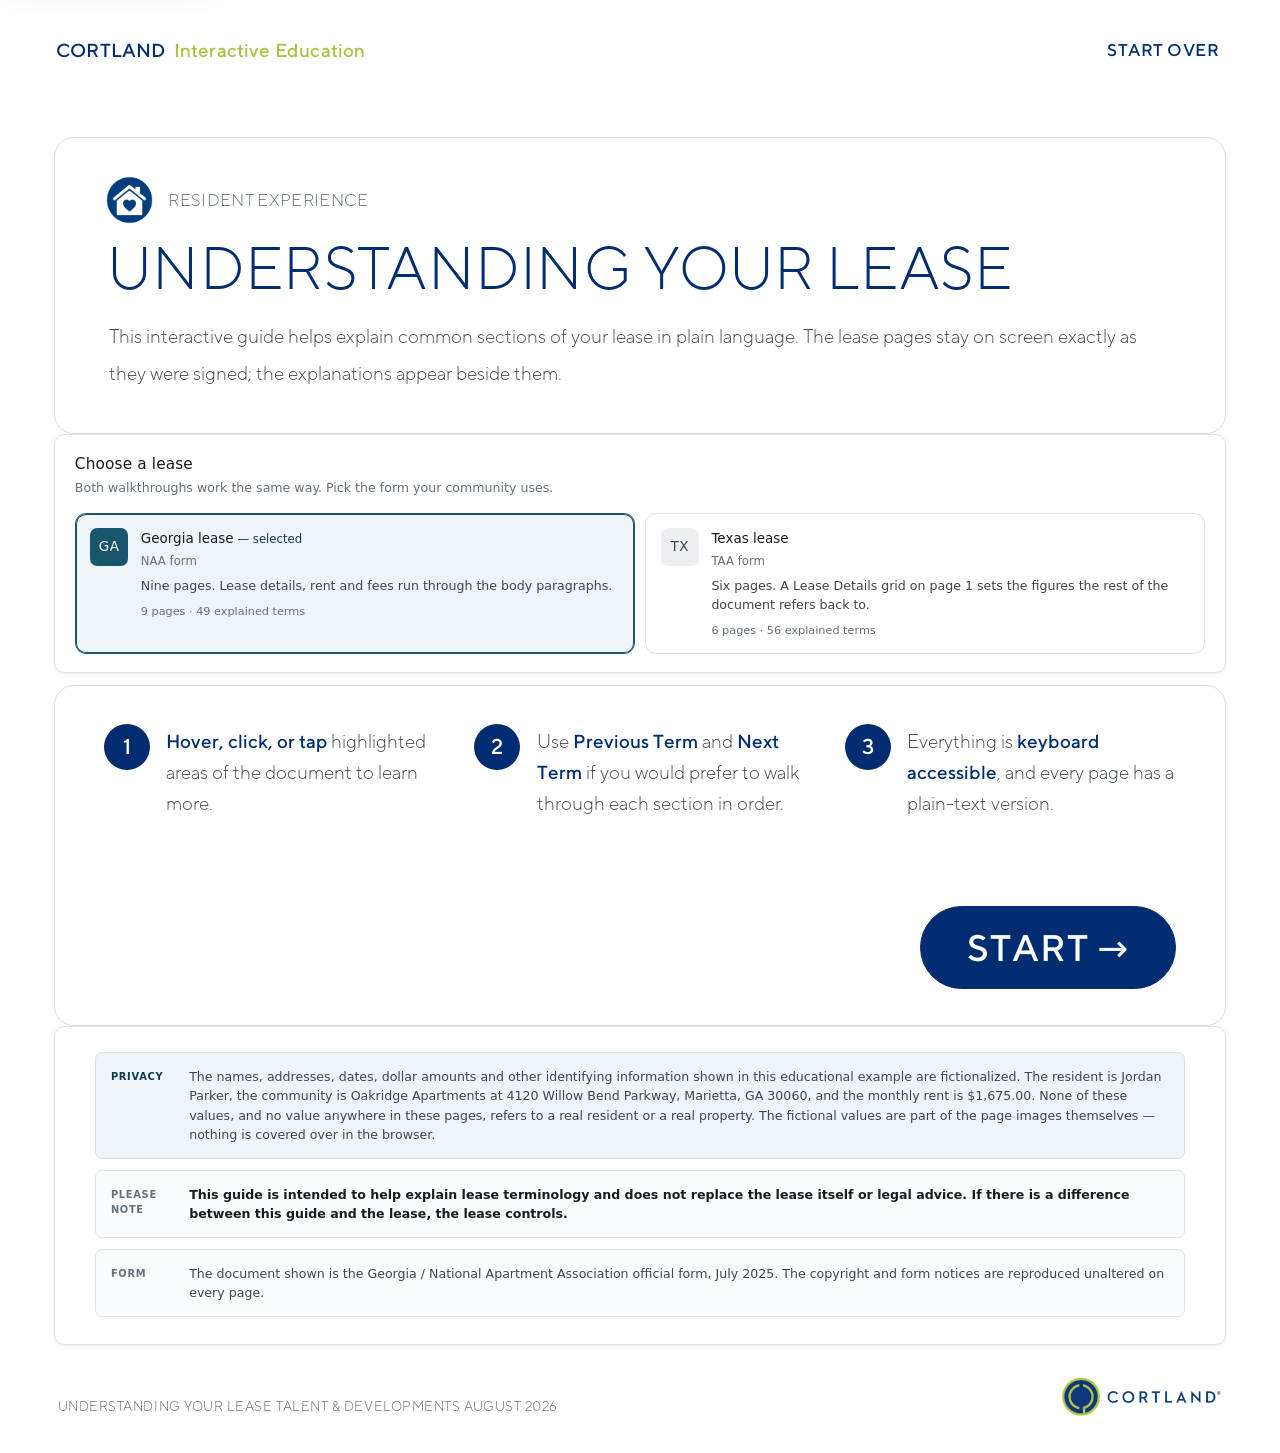
==== commit 6dabcae1: "Add files via upload" ====
--- a/index.html
+++ b/index.html
@@ -25,7 +25,7 @@
     <div class="spacer"></div>
     <div class="progress-chip" id="progressChip" hidden>
       <span class="progress-track"><span class="progress-fill" id="progressFill"></span></span>
-      <span id="progressText">1 of 9 pages</span>
+      <span id="progressText"></span>
     </div>
     <button class="btn btn--ghost btn--sm" id="introBtn" type="button">Start over</button>
   </header>
@@ -93,8 +93,7 @@
         </div>
         <div class="notice">
           <span class="notice__label">Form</span>
-          <p>The document shown is the Georgia/National Apartment Association Official Form,
-             July 2025. The copyright and form notices are reproduced unaltered on every page.</p>
+          <p id="formNotice"></p>
         </div>
       </div>
     </section>
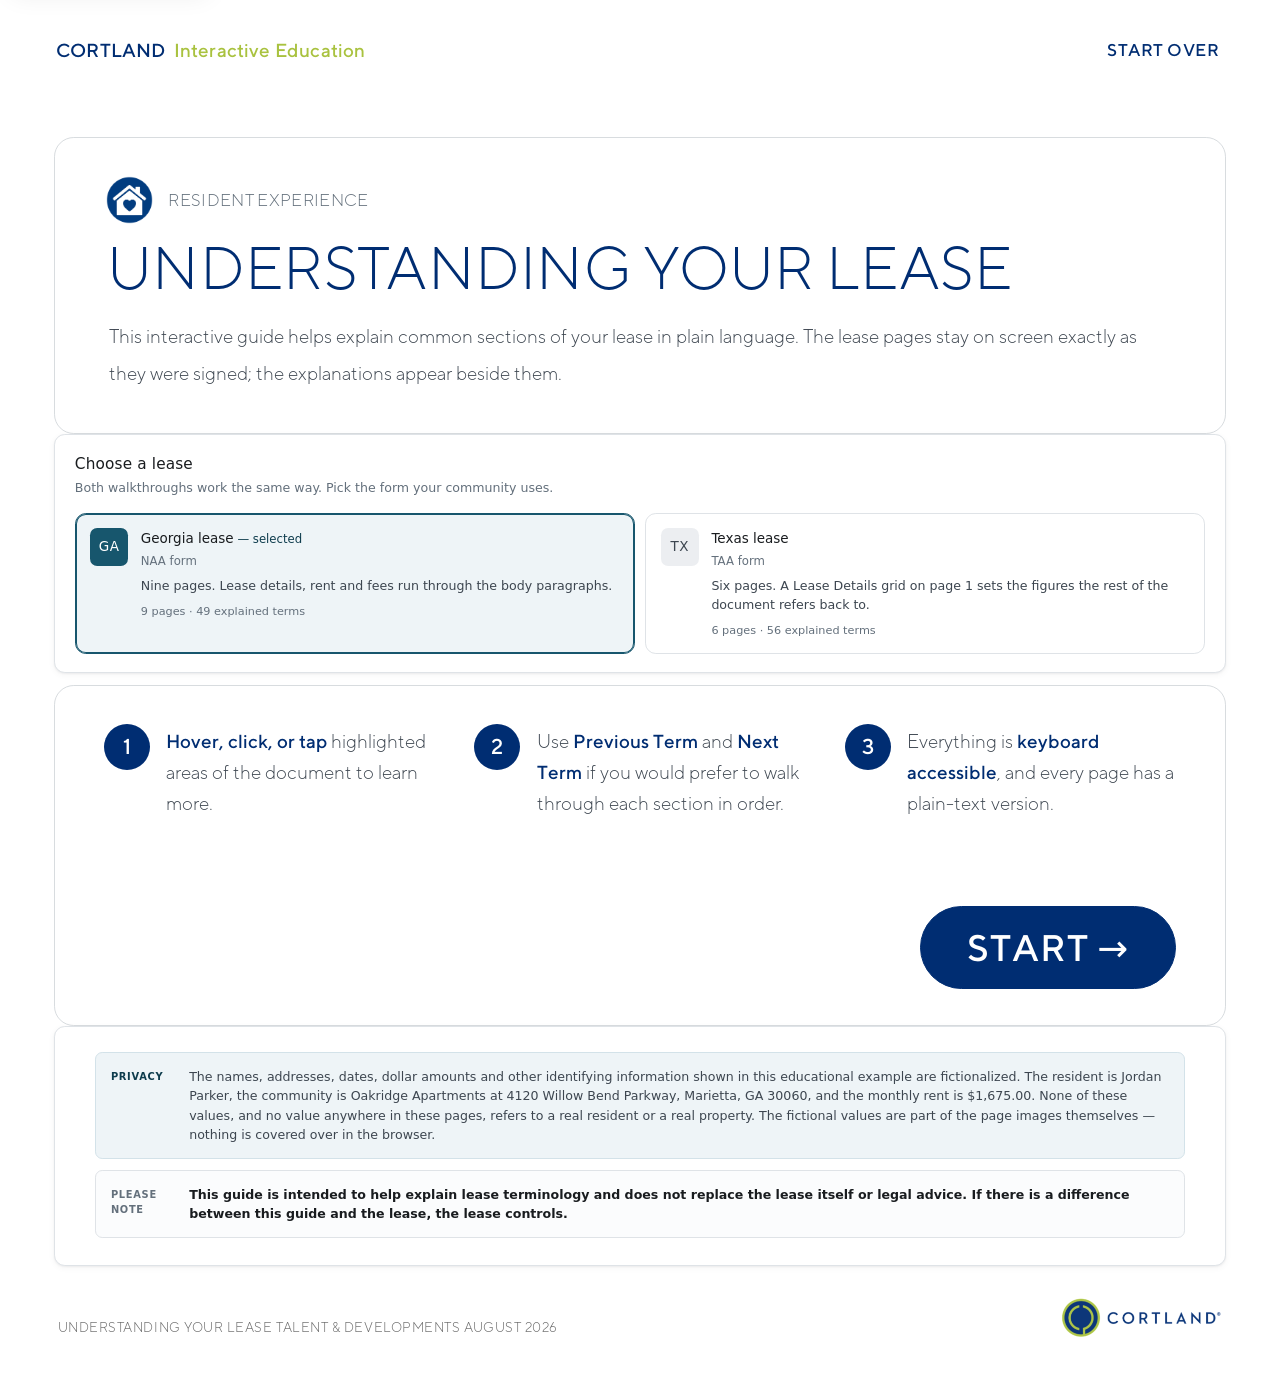
==== commit aa699ce5: "Add files via upload" ====
--- a/index.html
+++ b/index.html
@@ -91,10 +91,6 @@
              the lease itself or legal advice. If there is a difference between this guide and the
              lease, the lease controls.</strong></p>
         </div>
-        <div class="notice">
-          <span class="notice__label">Form</span>
-          <p id="formNotice"></p>
-        </div>
       </div>
     </section>
 
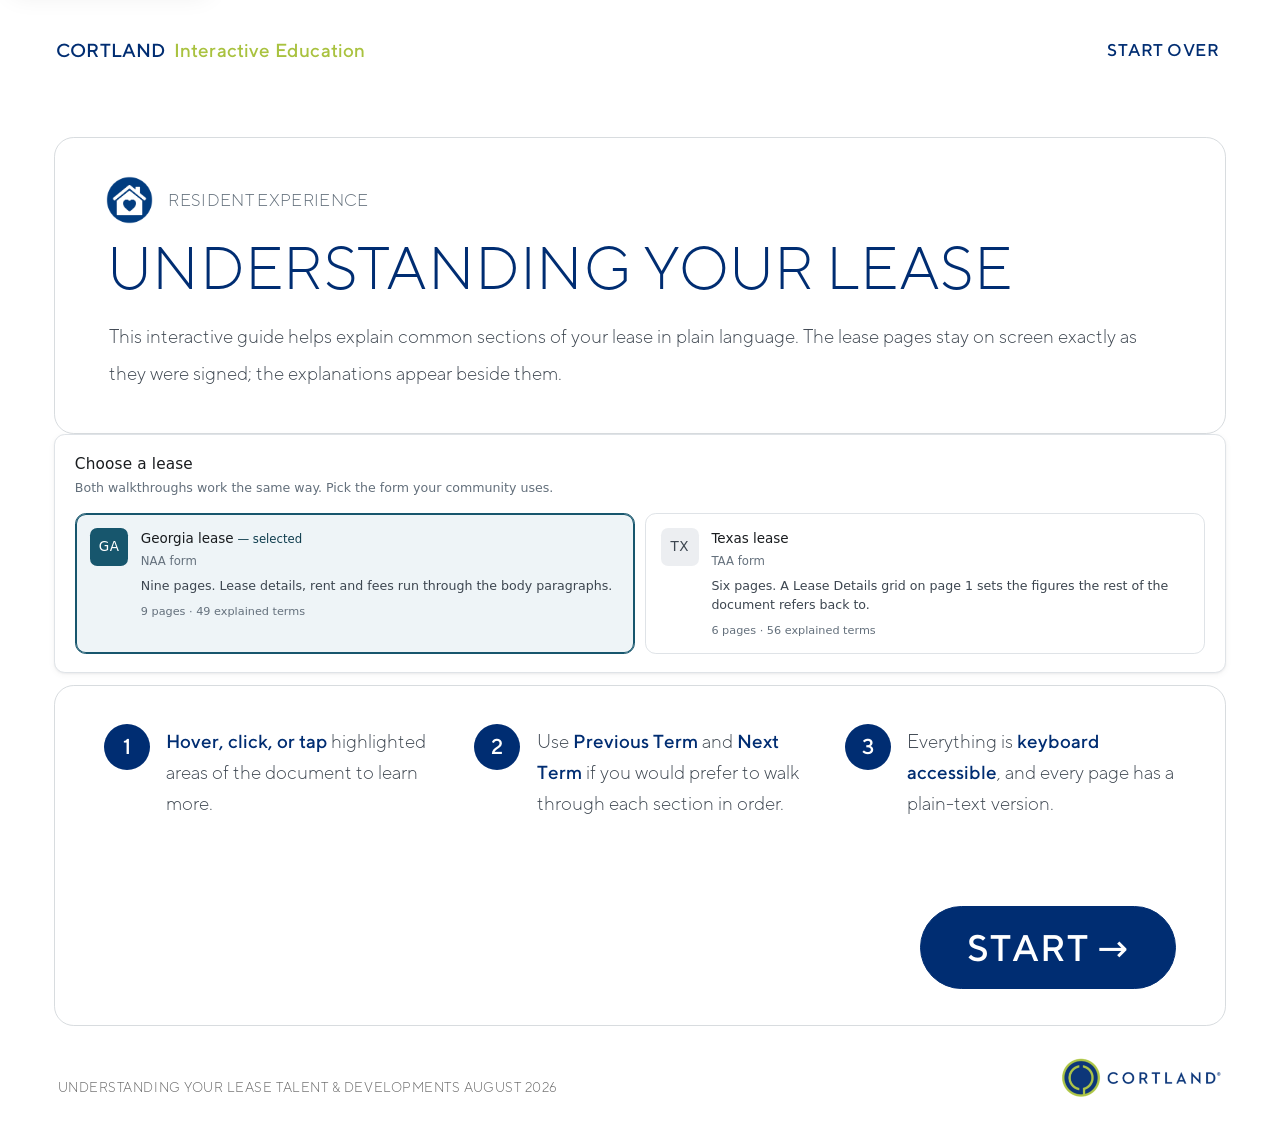
==== commit 92c42b99: "Add files via upload" ====
--- a/index.html
+++ b/index.html
@@ -80,18 +80,6 @@
         </div>
       </div>
 
-      <div class="notices sheet">
-        <div class="notice notice--privacy">
-          <span class="notice__label">Privacy</span>
-          <p id="privacyNotice"></p>
-        </div>
-        <div class="notice">
-          <span class="notice__label">Please note</span>
-          <p><strong>This guide is intended to help explain lease terminology and does not replace
-             the lease itself or legal advice. If there is a difference between this guide and the
-             lease, the lease controls.</strong></p>
-        </div>
-      </div>
     </section>
 
     <!-- ═══════════════════════════════ LEASE SCREEN ════════════════════════ -->
